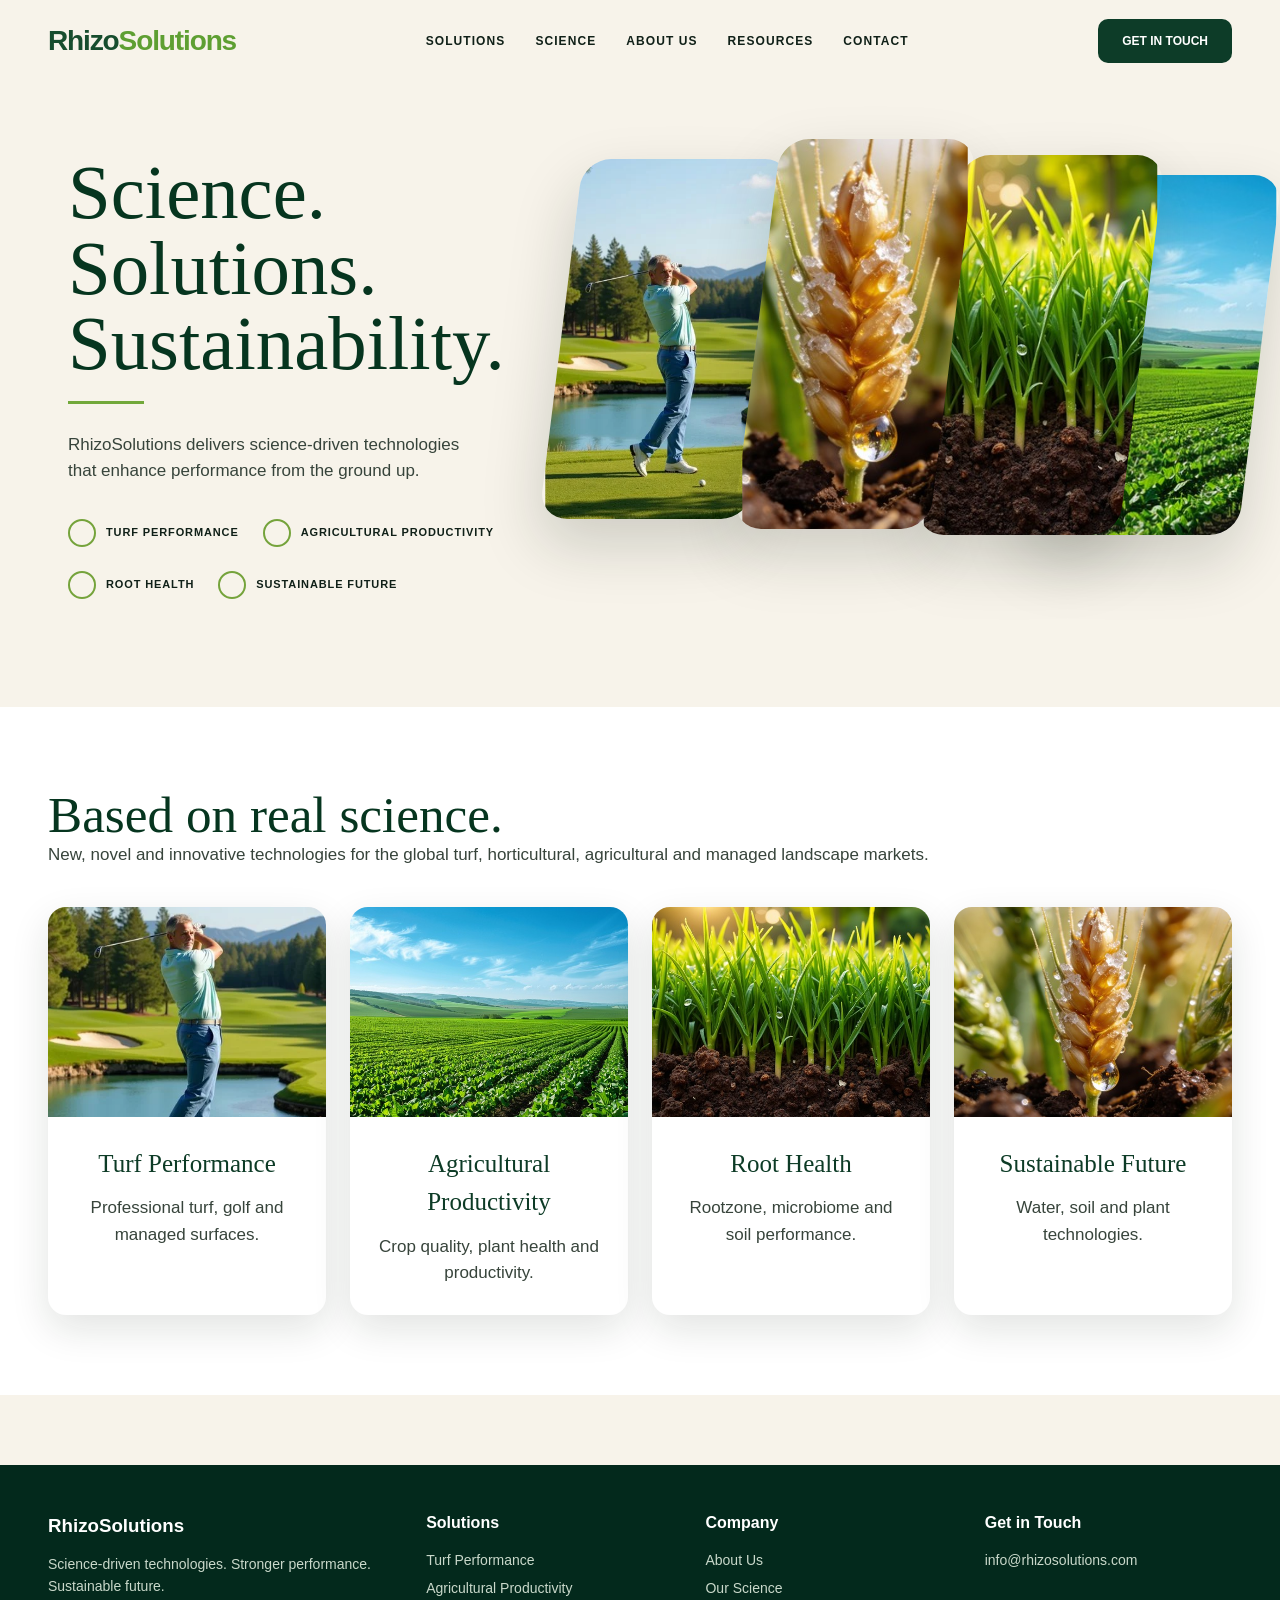
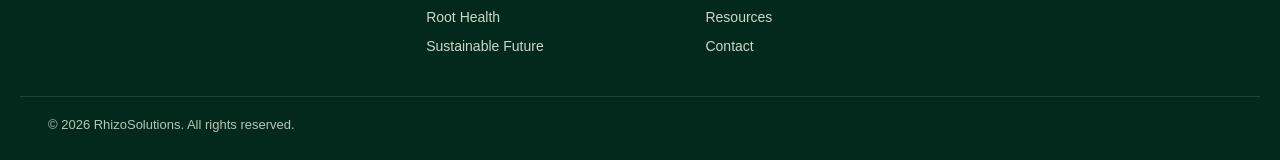
==== option-a/index.html @ 44de023d "Add three alternate Rhizo design options" ====
<!doctype html><html><head><meta charset="utf-8"><meta name="viewport" content="width=device-width,initial-scale=1"><title>RhizoSolutions Option A</title><link rel="stylesheet" href="assets/css/style.css"></head><body class="opt-a"><nav class="nav container"><div class="logo">Rhizo<span>Solutions</span></div><div class="links"><a>Solutions</a><a>Science</a><a>About Us</a><a>Resources</a><a>Contact</a></div><a class="cta">Get in Touch</a></nav><main class="container a-hero"><section class="a-copy"><h1>Science.<br>Solutions.<br>Sustainability.</h1><span class="kicker"></span><p>RhizoSolutions delivers science-driven technologies that enhance performance from the ground up.</p><div class="features"><div class="feature"><i></i>Turf Performance</div><div class="feature"><i></i>Agricultural Productivity</div><div class="feature"><i></i>Root Health</div><div class="feature"><i></i>Sustainable Future</div></div></section><section class="a-collage"><div class="a-card"><img src="assets/img/golf.jpg"></div><div class="a-card"><img src="assets/img/wheat.jpg"></div><div class="a-card"><img src="assets/img/rootzone.jpg"></div><div class="a-card"><img src="assets/img/crop.jpg"></div></section></main><section class="a-section"><div class="container"><h2>Based on real science.</h2><p>New, novel and innovative technologies for the global turf, horticultural, agricultural and managed landscape markets.</p><div class="solutions">
<article class="solution"><div class="photo"><img src="assets/img/golf.jpg"></div><div class="body"><h3>Turf Performance</h3><p>Professional turf, golf and managed surfaces.</p></div></article>
<article class="solution"><div class="photo"><img src="assets/img/crop.jpg"></div><div class="body"><h3>Agricultural Productivity</h3><p>Crop quality, plant health and productivity.</p></div></article>
<article class="solution"><div class="photo"><img src="assets/img/rootzone.jpg"></div><div class="body"><h3>Root Health</h3><p>Rootzone, microbiome and soil performance.</p></div></article>
<article class="solution"><div class="photo"><img src="assets/img/wheat.jpg"></div><div class="body"><h3>Sustainable Future</h3><p>Water, soil and plant technologies.</p></div></article>
</div></div></section><footer class="footer"><div class="container footer-grid"><div><h3>RhizoSolutions</h3><p>Science-driven technologies. Stronger performance. Sustainable future.</p></div><div><h4>Solutions</h4><ul><li>Turf Performance</li><li>Agricultural Productivity</li><li>Root Health</li><li>Sustainable Future</li></ul></div><div><h4>Company</h4><ul><li>About Us</li><li>Our Science</li><li>Resources</li><li>Contact</li></ul></div><div><h4>Get in Touch</h4><p>info@rhizosolutions.com</p></div></div><div class="container footer-bottom">© 2026 RhizoSolutions. All rights reserved.</div></footer></body></html>
---- option-a/assets/css/style.css ----
*{box-sizing:border-box;margin:0;padding:0}
:root{--green:#5e9f32;--dark:#03291c;--cream:#f7f3ea;--text:#102018;--muted:#617064}
body{font-family:Arial,Helvetica,sans-serif;color:var(--text);background:var(--cream);line-height:1.55}
a{text-decoration:none;color:inherit} img{width:100%;height:100%;object-fit:cover;display:block}
.container{max-width:1240px;margin:0 auto;padding:0 28px}
.nav{height:82px;display:flex;align-items:center;justify-content:space-between;gap:24px}
.logo{font-size:28px;font-weight:700;color:#174d2e;letter-spacing:-.04em}.logo span{color:var(--green)}
.links{display:flex;gap:30px;font-size:12px;text-transform:uppercase;font-weight:700;letter-spacing:.09em}
.cta{background:#0d3c28;color:#fff;padding:13px 24px;border-radius:10px;font-weight:700;font-size:12px;text-transform:uppercase}
h1{font-family:Georgia,serif;font-weight:400;font-size:clamp(48px,6vw,78px);line-height:.98;color:#06351f}
h2{font-family:Georgia,serif;font-weight:400;font-size:clamp(34px,4vw,52px);line-height:1.08;color:#06351f}
p{font-size:17px;color:#37443b}.kicker{display:block;margin:20px 0 0;width:76px;height:3px;background:#72a83a}
.features{display:flex;gap:24px;flex-wrap:wrap;margin-top:34px}.feature{display:flex;align-items:center;gap:10px;text-transform:uppercase;font-size:11px;font-weight:700;letter-spacing:.08em}.feature i{width:28px;height:28px;border:2px solid #75a33b;border-radius:50%;display:inline-block}
.footer{background:#03291c;color:#dce9dc;padding:46px 0 24px;margin-top:70px}.footer-grid{display:grid;grid-template-columns:1.4fr 1fr 1fr 1fr;gap:32px}.footer h3,.footer h4{color:#fff;margin-bottom:14px}.footer p,.footer li{color:#c9d8ca;font-size:14px;list-style:none;margin-bottom:7px}.footer-bottom{border-top:1px solid rgba(255,255,255,.12);margin-top:32px;padding-top:18px;font-size:13px;color:#b7c5b8}
.opt-a{background:#f7f3ea}.a-hero{display:grid;grid-template-columns:.9fr 1.25fr;gap:38px;align-items:center;padding:35px 0 70px}.a-copy{padding-left:48px}.a-copy p{max-width:420px;margin-top:28px}.a-collage{height:520px;position:relative}.a-card{position:absolute;border-radius:28px;overflow:hidden;box-shadow:0 26px 60px rgba(24,36,24,.18)}.a-card:nth-child(1){left:0;top:42px;width:30%;height:360px;transform:skew(-7deg)}.a-card:nth-child(2){left:28%;top:22px;width:28%;height:390px;transform:skew(-7deg);z-index:2}.a-card:nth-child(3){left:54%;top:38px;width:29%;height:380px;transform:skew(-7deg);z-index:1}.a-card:nth-child(4){right:0;top:58px;width:31%;height:360px;transform:skew(-7deg)}.a-card img{transform:skew(7deg) scale(1.15)}.a-section{padding:80px 0;background:#fff}.solutions{display:grid;grid-template-columns:repeat(4,1fr);gap:24px;margin-top:38px}.solution{background:#fff;border-radius:18px;box-shadow:0 14px 38px rgba(20,35,20,.12);overflow:hidden}.solution .photo{height:210px}.solution .body{padding:28px;text-align:center}.solution h3{font-family:Georgia,serif;font-size:25px;font-weight:400;color:#0d3b26;margin-bottom:12px}
.opt-b{background:#fff}.b-hero{background:radial-gradient(circle at 20% 20%,#0a4b2d,#001b13 60%);color:#fff;min-height:650px;position:relative;overflow:hidden}.b-hero .nav .logo,.b-hero h1{color:#fff}.b-hero .links{color:#fff}.b-hero p{color:#f0f6ef}.b-wrap{display:grid;grid-template-columns:.45fr .55fr;align-items:center;min-height:560px}.b-panels{position:absolute;right:0;top:82px;bottom:0;width:58%;display:flex;gap:12px;clip-path:polygon(10% 0,100% 0,100% 100%,0 100%)}.b-panel{flex:1;overflow:hidden;clip-path:polygon(18% 0,100% 0,82% 100%,0 100%)}.b-copy{max-width:470px;z-index:5;padding-bottom:60px}.b-copy .cta{display:inline-block;margin-top:28px;background:#71ad38}.b-statbar{background:#022b1c;color:#fff;padding:52px 0}.stats{display:grid;grid-template-columns:repeat(4,1fr);gap:20px;text-align:center}.stat strong{font-family:Georgia,serif;color:#75ad39;font-size:58px;font-weight:400}.stat p{color:#d9e7d9;font-size:14px;text-transform:uppercase;font-weight:700}.b-root{display:grid;grid-template-columns:.42fr .58fr;min-height:370px;background:#f7f3ea}.b-root-copy{padding:70px 8vw}.b-root-img{min-height:370px}
.opt-c{background:#f8f5ed}.c-hero{padding-bottom:52px}.c-intro{display:grid;grid-template-columns:.36fr .2fr .44fr;gap:34px;align-items:center;padding-top:40px}.c-intro p{border-left:2px solid #76a943;padding-left:28px}.c-cardgrid{display:grid;grid-template-columns:repeat(4,1fr);gap:24px;margin-top:34px}.c-card{background:#fff;border-radius:18px;box-shadow:0 14px 35px rgba(30,40,25,.12);overflow:hidden;text-align:center}.c-card .photo{height:260px}.c-card h3{font-size:13px;text-transform:uppercase;letter-spacing:.12em;padding:20px 8px;color:#143d28}.c-content{background:#fff;padding:82px 0}.c-columns{display:grid;grid-template-columns:1fr 1fr 1fr;gap:24px;margin-top:34px}.c-box{padding:32px;border:1px solid #e3e5dc;border-radius:22px;background:#fafbf7}.c-box h3{font-family:Georgia,serif;font-size:28px;font-weight:400;margin-bottom:12px;color:#0b3c25}
@media(max-width:950px){.links{display:none}.a-hero,.b-wrap,.b-root,.c-intro{grid-template-columns:1fr}.a-copy{padding-left:0}.solutions,.c-cardgrid{grid-template-columns:1fr 1fr}.stats,.c-columns{grid-template-columns:1fr 1fr}.b-panels{position:relative;top:auto;width:100%;height:320px;clip-path:none}.b-copy{padding:70px 0}}
@media(max-width:620px){.solutions,.c-cardgrid,.stats,.c-columns{grid-template-columns:1fr}.a-collage{display:grid;height:auto;gap:16px}.a-card{position:relative!important;left:auto!important;right:auto!important;top:auto!important;width:100%!important;height:240px!important;transform:none!important}.a-card img{transform:none}.footer-grid{grid-template-columns:1fr}}
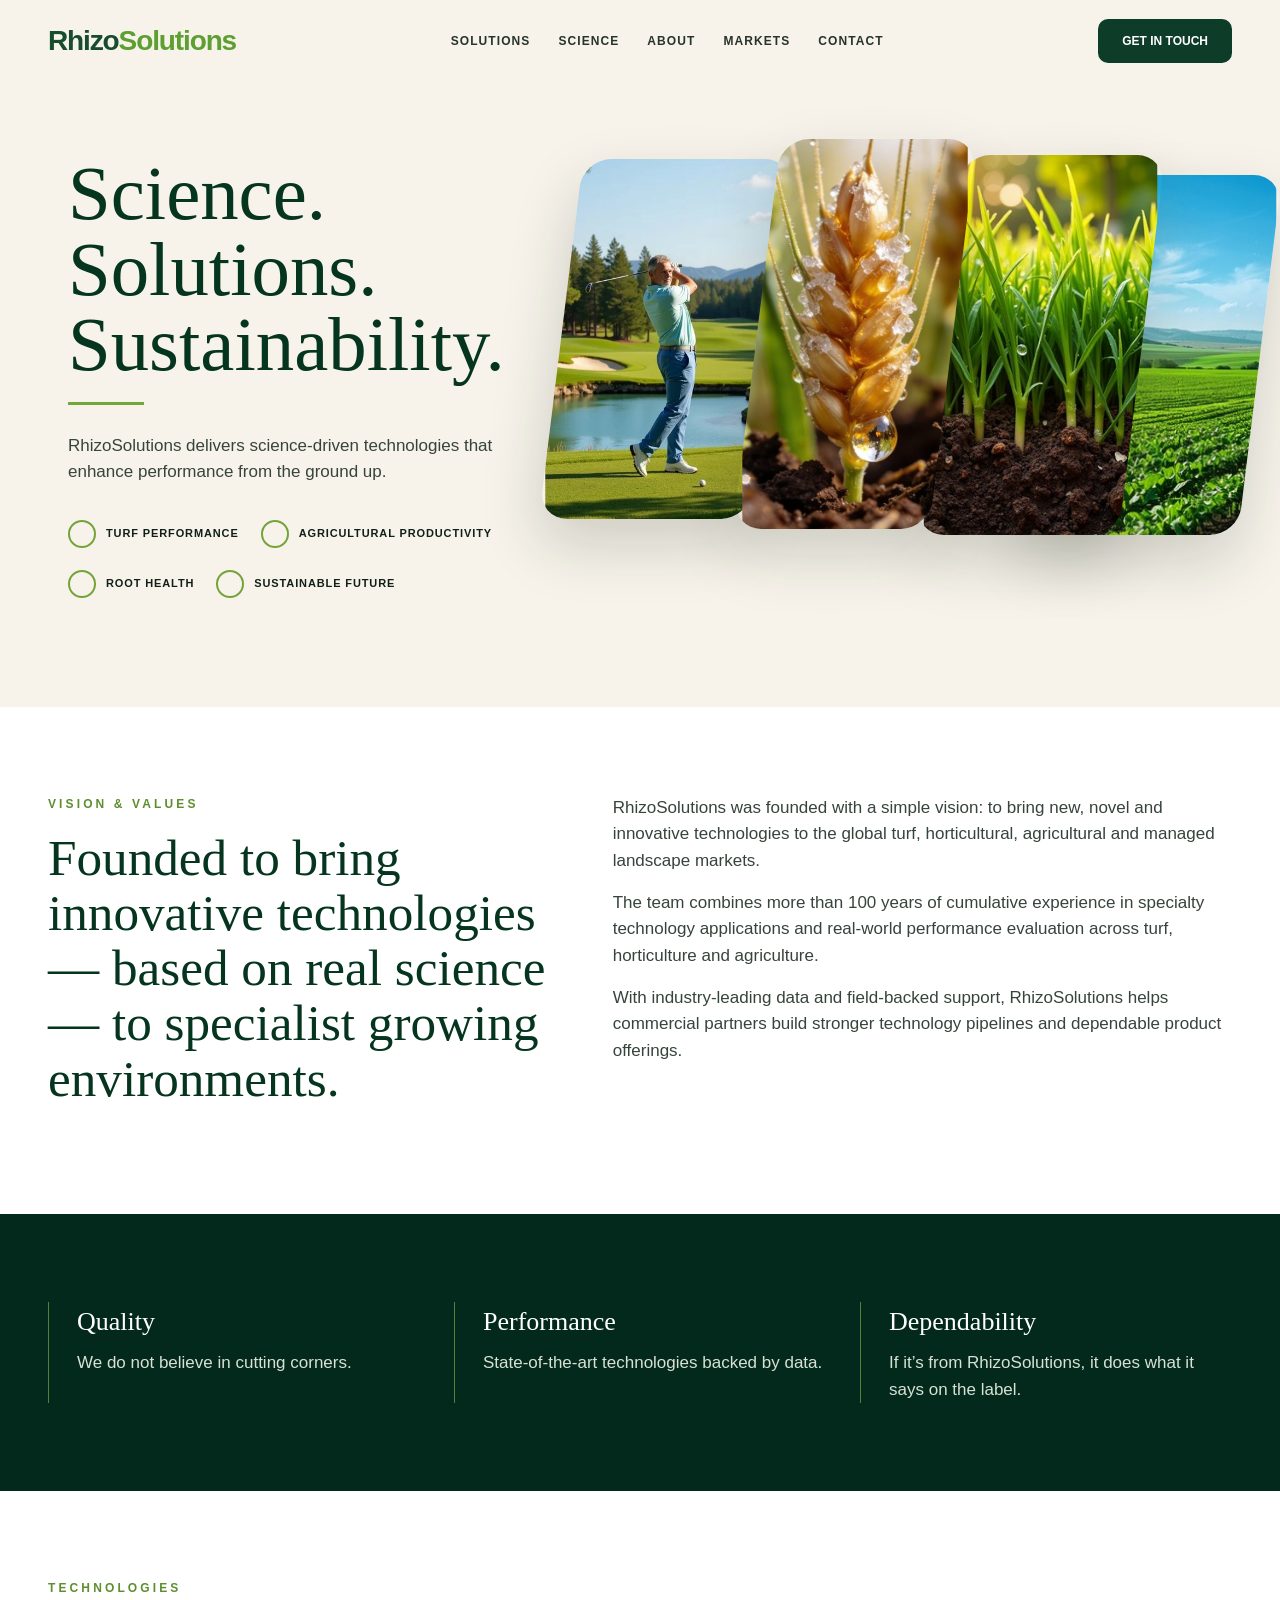
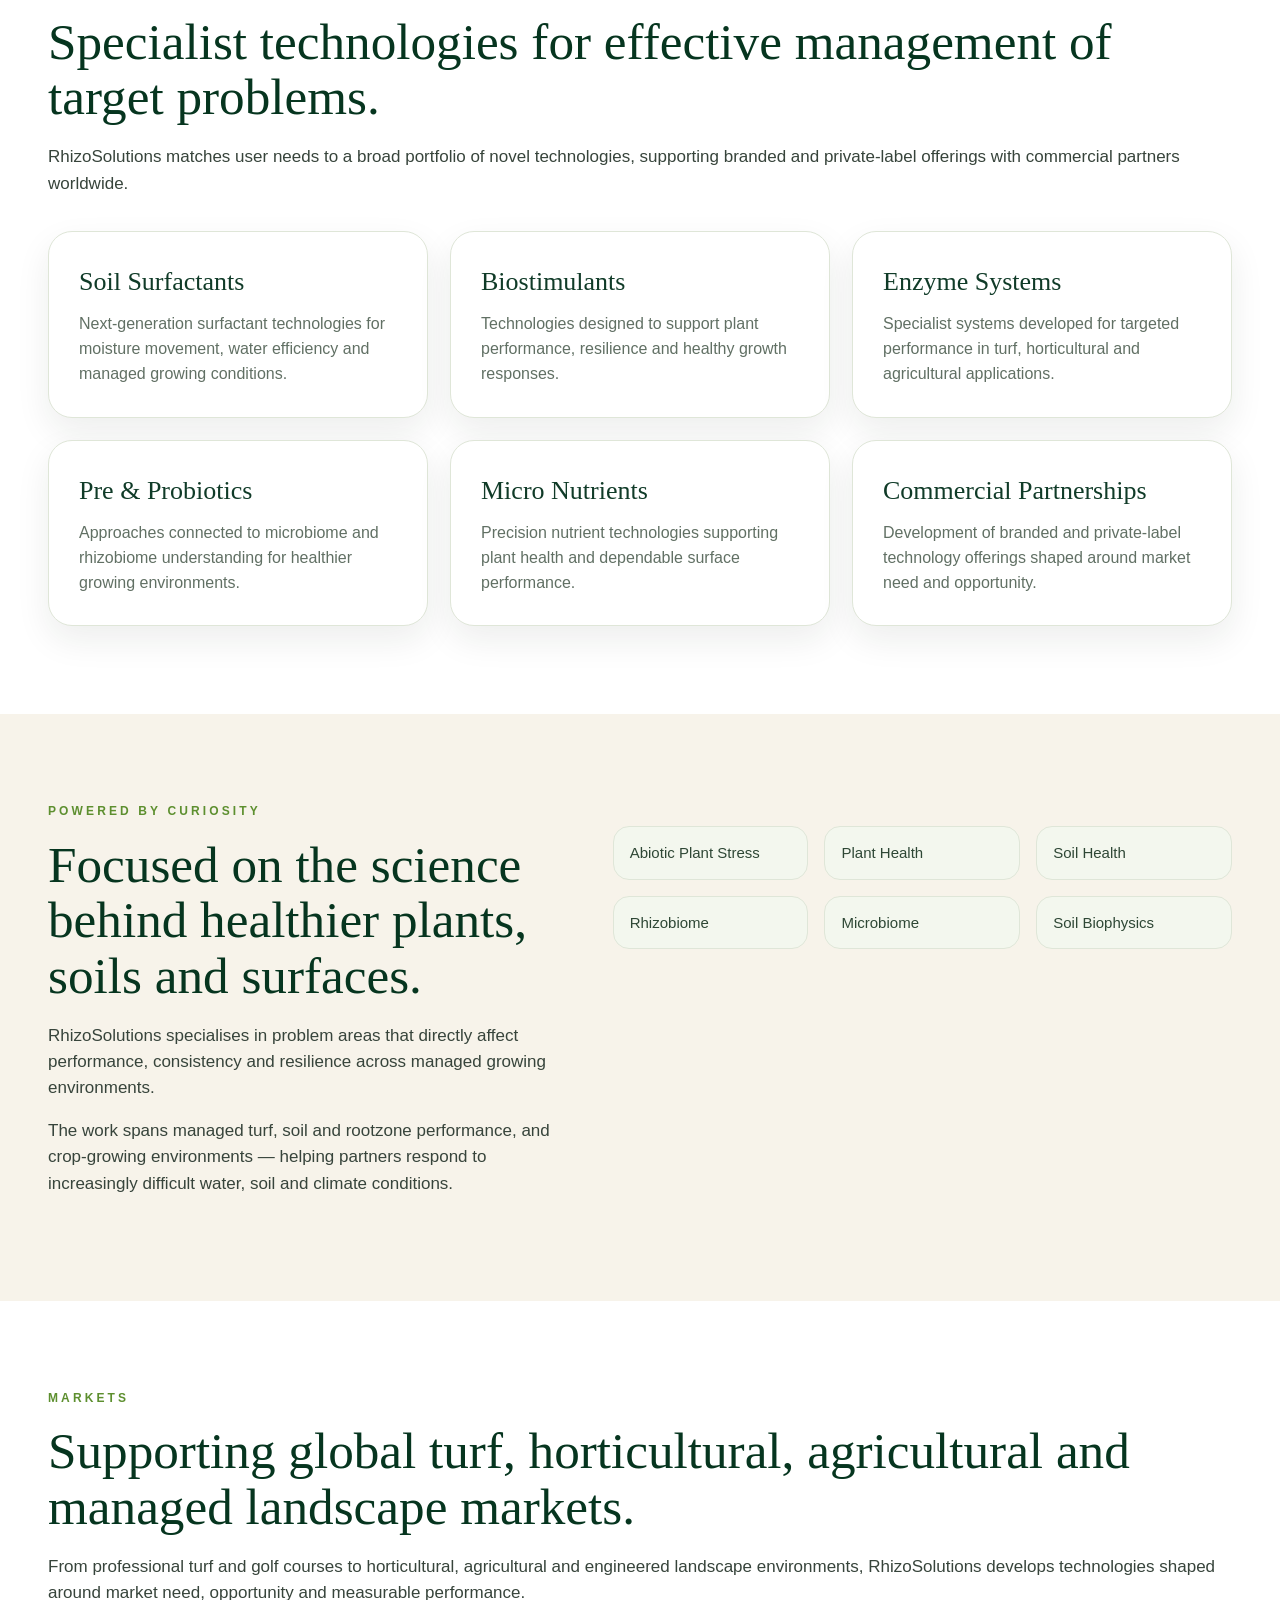
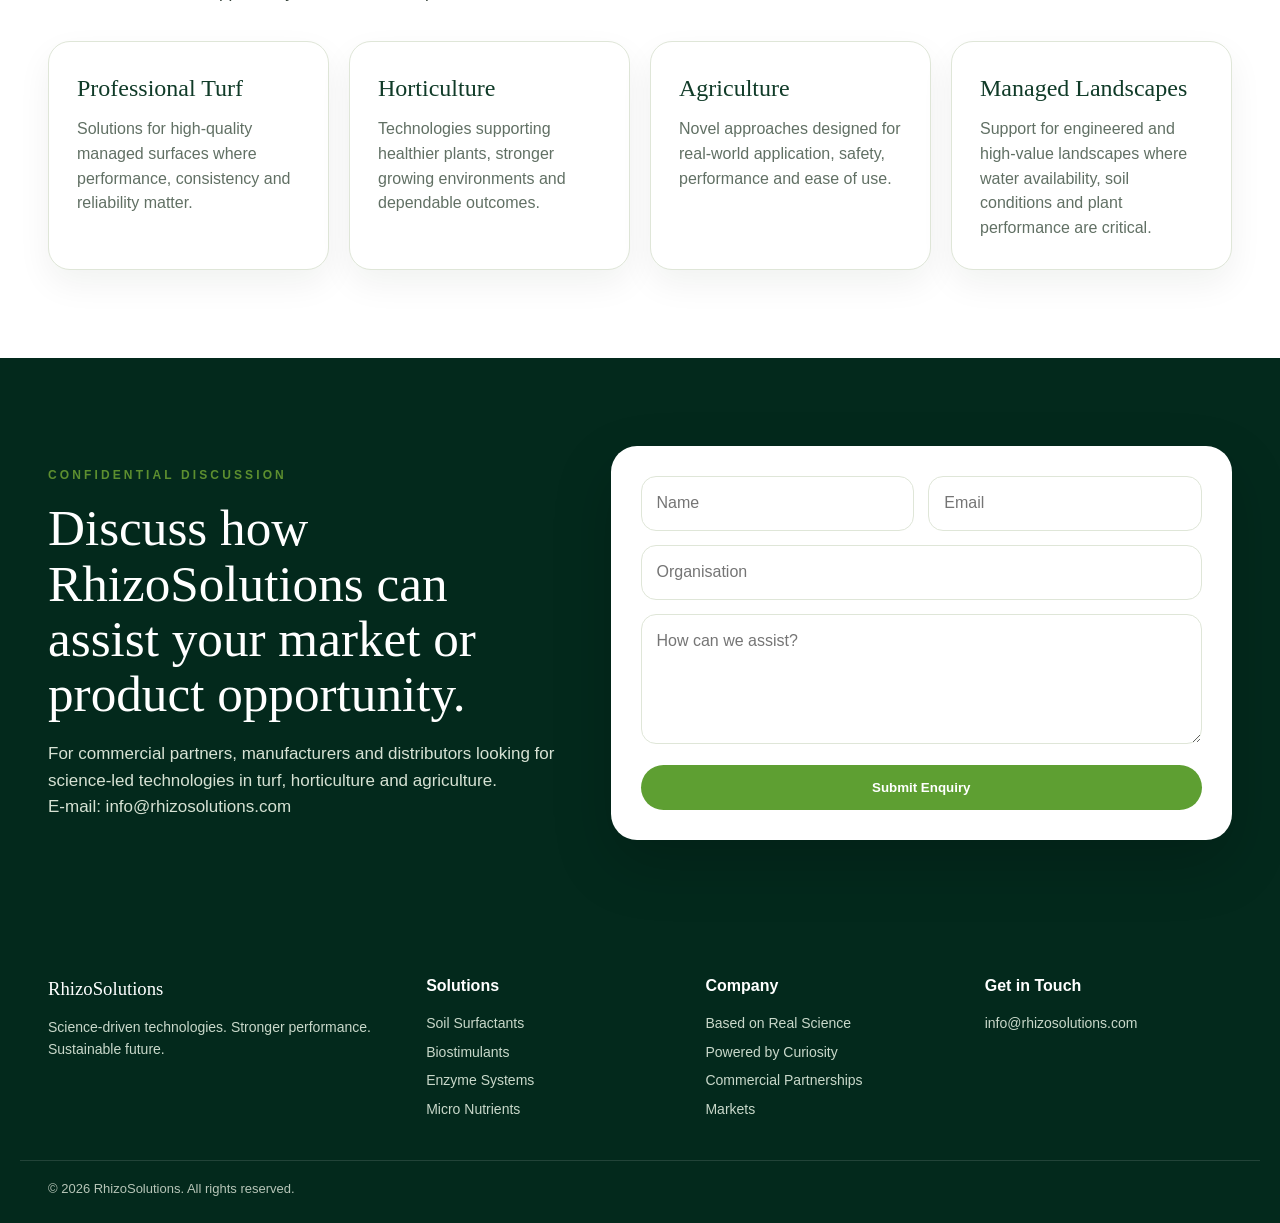
==== commit e65121d4: "Add full Rhizo content to all three design options" ====
--- a/option-a/index.html
+++ b/option-a/index.html
@@ -1,6 +1,84 @@
-<!doctype html><html><head><meta charset="utf-8"><meta name="viewport" content="width=device-width,initial-scale=1"><title>RhizoSolutions Option A</title><link rel="stylesheet" href="assets/css/style.css"></head><body class="opt-a"><nav class="nav container"><div class="logo">Rhizo<span>Solutions</span></div><div class="links"><a>Solutions</a><a>Science</a><a>About Us</a><a>Resources</a><a>Contact</a></div><a class="cta">Get in Touch</a></nav><main class="container a-hero"><section class="a-copy"><h1>Science.<br>Solutions.<br>Sustainability.</h1><span class="kicker"></span><p>RhizoSolutions delivers science-driven technologies that enhance performance from the ground up.</p><div class="features"><div class="feature"><i></i>Turf Performance</div><div class="feature"><i></i>Agricultural Productivity</div><div class="feature"><i></i>Root Health</div><div class="feature"><i></i>Sustainable Future</div></div></section><section class="a-collage"><div class="a-card"><img src="assets/img/golf.jpg"></div><div class="a-card"><img src="assets/img/wheat.jpg"></div><div class="a-card"><img src="assets/img/rootzone.jpg"></div><div class="a-card"><img src="assets/img/crop.jpg"></div></section></main><section class="a-section"><div class="container"><h2>Based on real science.</h2><p>New, novel and innovative technologies for the global turf, horticultural, agricultural and managed landscape markets.</p><div class="solutions">
-<article class="solution"><div class="photo"><img src="assets/img/golf.jpg"></div><div class="body"><h3>Turf Performance</h3><p>Professional turf, golf and managed surfaces.</p></div></article>
-<article class="solution"><div class="photo"><img src="assets/img/crop.jpg"></div><div class="body"><h3>Agricultural Productivity</h3><p>Crop quality, plant health and productivity.</p></div></article>
-<article class="solution"><div class="photo"><img src="assets/img/rootzone.jpg"></div><div class="body"><h3>Root Health</h3><p>Rootzone, microbiome and soil performance.</p></div></article>
-<article class="solution"><div class="photo"><img src="assets/img/wheat.jpg"></div><div class="body"><h3>Sustainable Future</h3><p>Water, soil and plant technologies.</p></div></article>
-</div></div></section><footer class="footer"><div class="container footer-grid"><div><h3>RhizoSolutions</h3><p>Science-driven technologies. Stronger performance. Sustainable future.</p></div><div><h4>Solutions</h4><ul><li>Turf Performance</li><li>Agricultural Productivity</li><li>Root Health</li><li>Sustainable Future</li></ul></div><div><h4>Company</h4><ul><li>About Us</li><li>Our Science</li><li>Resources</li><li>Contact</li></ul></div><div><h4>Get in Touch</h4><p>info@rhizosolutions.com</p></div></div><div class="container footer-bottom">© 2026 RhizoSolutions. All rights reserved.</div></footer></body></html>+<!doctype html><html><head><meta charset="utf-8"><meta name="viewport" content="width=device-width,initial-scale=1"><title>RhizoSolutions Option A</title><link rel="stylesheet" href="assets/css/style.css"></head><body class="opt-a"><nav class="nav container"><div class="logo">Rhizo<span>Solutions</span></div><div class="links"><a href="#solutions">Solutions</a><a href="#science">Science</a><a href="#about">About</a><a href="#markets">Markets</a><a href="#contact">Contact</a></div><a href="#contact" class="cta">Get in Touch</a></nav><main class="container a-hero"><section class="a-copy"><h1>Science.<br>Solutions.<br>Sustainability.</h1><span class="kicker"></span><p>RhizoSolutions delivers science-driven technologies that enhance performance from the ground up.</p><div class="features"><div class="feature"><i></i>Turf Performance</div><div class="feature"><i></i>Agricultural Productivity</div><div class="feature"><i></i>Root Health</div><div class="feature"><i></i>Sustainable Future</div></div></section><section class="a-collage"><div class="a-card"><img src="assets/img/golf.jpg"></div><div class="a-card"><img src="assets/img/wheat.jpg"></div><div class="a-card"><img src="assets/img/rootzone.jpg"></div><div class="a-card"><img src="assets/img/crop.jpg"></div></section></main>
+<section id="about" class="section white">
+  <div class="container text-grid">
+    <div>
+      <div class="eyebrow">Vision & Values</div>
+      <h2>Founded to bring innovative technologies — based on real science — to specialist growing environments.</h2>
+    </div>
+    <div>
+      <p>RhizoSolutions was founded with a simple vision: to bring new, novel and innovative technologies to the global turf, horticultural, agricultural and managed landscape markets.</p>
+      <p>The team combines more than 100 years of cumulative experience in specialty technology applications and real-world performance evaluation across turf, horticulture and agriculture.</p>
+      <p>With industry-leading data and field-backed support, RhizoSolutions helps commercial partners build stronger technology pipelines and dependable product offerings.</p>
+    </div>
+  </div>
+</section>
+
+<section class="section dark">
+  <div class="container quality-grid">
+    <div class="quality-card"><h3>Quality</h3><p>We do not believe in cutting corners.</p></div>
+    <div class="quality-card"><h3>Performance</h3><p>State-of-the-art technologies backed by data.</p></div>
+    <div class="quality-card"><h3>Dependability</h3><p>If it’s from RhizoSolutions, it does what it says on the label.</p></div>
+  </div>
+</section>
+
+<section id="solutions" class="section white">
+  <div class="container">
+    <div class="eyebrow">Technologies</div>
+    <h2>Specialist technologies for effective management of target problems.</h2>
+    <p>RhizoSolutions matches user needs to a broad portfolio of novel technologies, supporting branded and private-label offerings with commercial partners worldwide.</p>
+    <div class="tech-grid">
+      <article class="tech-card"><h3>Soil Surfactants</h3><p>Next-generation surfactant technologies for moisture movement, water efficiency and managed growing conditions.</p></article>
+      <article class="tech-card"><h3>Biostimulants</h3><p>Technologies designed to support plant performance, resilience and healthy growth responses.</p></article>
+      <article class="tech-card"><h3>Enzyme Systems</h3><p>Specialist systems developed for targeted performance in turf, horticultural and agricultural applications.</p></article>
+      <article class="tech-card"><h3>Pre & Probiotics</h3><p>Approaches connected to microbiome and rhizobiome understanding for healthier growing environments.</p></article>
+      <article class="tech-card"><h3>Micro Nutrients</h3><p>Precision nutrient technologies supporting plant health and dependable surface performance.</p></article>
+      <article class="tech-card"><h3>Commercial Partnerships</h3><p>Development of branded and private-label technology offerings shaped around market need and opportunity.</p></article>
+    </div>
+  </div>
+</section>
+
+<section id="science" class="section">
+  <div class="container text-grid">
+    <div>
+      <div class="eyebrow">Powered by Curiosity</div>
+      <h2>Focused on the science behind healthier plants, soils and surfaces.</h2>
+      <p>RhizoSolutions specialises in problem areas that directly affect performance, consistency and resilience across managed growing environments.</p>
+      <p>The work spans managed turf, soil and rootzone performance, and crop-growing environments — helping partners respond to increasingly difficult water, soil and climate conditions.</p>
+    </div>
+    <div>
+      <div class="focus-grid">
+        <span>Abiotic Plant Stress</span><span>Plant Health</span><span>Soil Health</span><span>Rhizobiome</span><span>Microbiome</span><span>Soil Biophysics</span>
+      </div>
+    </div>
+  </div>
+</section>
+
+<section id="markets" class="section white">
+  <div class="container">
+    <div class="eyebrow">Markets</div>
+    <h2>Supporting global turf, horticultural, agricultural and managed landscape markets.</h2>
+    <p>From professional turf and golf courses to horticultural, agricultural and engineered landscape environments, RhizoSolutions develops technologies shaped around market need, opportunity and measurable performance.</p>
+    <div class="market-grid">
+      <article class="market-card"><h3>Professional Turf</h3><p>Solutions for high-quality managed surfaces where performance, consistency and reliability matter.</p></article>
+      <article class="market-card"><h3>Horticulture</h3><p>Technologies supporting healthier plants, stronger growing environments and dependable outcomes.</p></article>
+      <article class="market-card"><h3>Agriculture</h3><p>Novel approaches designed for real-world application, safety, performance and ease of use.</p></article>
+      <article class="market-card"><h3>Managed Landscapes</h3><p>Support for engineered and high-value landscapes where water availability, soil conditions and plant performance are critical.</p></article>
+    </div>
+  </div>
+</section>
+
+<section id="contact" class="section dark">
+  <div class="container contact-grid">
+    <div>
+      <div class="eyebrow">Confidential Discussion</div>
+      <h2>Discuss how RhizoSolutions can assist your market or product opportunity.</h2>
+      <p>For commercial partners, manufacturers and distributors looking for science-led technologies in turf, horticulture and agriculture.</p>
+      <p>E-mail: info@rhizosolutions.com</p>
+    </div>
+    <form class="contact-form">
+      <div class="form-row"><input placeholder="Name"><input placeholder="Email"></div>
+      <input placeholder="Organisation"><textarea placeholder="How can we assist?"></textarea><button>Submit Enquiry</button>
+    </form>
+  </div>
+</section>
+<footer class="footer"><div class="container footer-grid"><div><h3>RhizoSolutions</h3><p>Science-driven technologies. Stronger performance. Sustainable future.</p></div><div><h4>Solutions</h4><ul><li>Soil Surfactants</li><li>Biostimulants</li><li>Enzyme Systems</li><li>Micro Nutrients</li></ul></div><div><h4>Company</h4><ul><li>Based on Real Science</li><li>Powered by Curiosity</li><li>Commercial Partnerships</li><li>Markets</li></ul></div><div><h4>Get in Touch</h4><p>info@rhizosolutions.com</p></div></div><div class="container footer-bottom">© 2026 RhizoSolutions. All rights reserved.</div></footer></body></html>
--- a/option-a/assets/css/style.css
+++ b/option-a/assets/css/style.css
@@ -1,20 +1,39 @@
 
 *{box-sizing:border-box;margin:0;padding:0}
-:root{--green:#5e9f32;--dark:#03291c;--cream:#f7f3ea;--text:#102018;--muted:#617064}
+:root{--green:#5e9f32;--green2:#7aaa3d;--dark:#03291c;--deep:#001b13;--cream:#f7f3ea;--paper:#fffdf7;--text:#102018;--muted:#617064;--line:#dfe6d8}
+html{scroll-behavior:smooth}
 body{font-family:Arial,Helvetica,sans-serif;color:var(--text);background:var(--cream);line-height:1.55}
 a{text-decoration:none;color:inherit} img{width:100%;height:100%;object-fit:cover;display:block}
 .container{max-width:1240px;margin:0 auto;padding:0 28px}
-.nav{height:82px;display:flex;align-items:center;justify-content:space-between;gap:24px}
+.nav{height:82px;display:flex;align-items:center;justify-content:space-between;gap:24px;position:relative;z-index:5}
 .logo{font-size:28px;font-weight:700;color:#174d2e;letter-spacing:-.04em}.logo span{color:var(--green)}
-.links{display:flex;gap:30px;font-size:12px;text-transform:uppercase;font-weight:700;letter-spacing:.09em}
-.cta{background:#0d3c28;color:#fff;padding:13px 24px;border-radius:10px;font-weight:700;font-size:12px;text-transform:uppercase}
+.links{display:flex;gap:28px;font-size:12px;text-transform:uppercase;font-weight:700;letter-spacing:.09em}.links a{opacity:.9}
+.cta{background:#0d3c28;color:#fff;padding:13px 24px;border-radius:10px;font-weight:700;font-size:12px;text-transform:uppercase;display:inline-block}
 h1{font-family:Georgia,serif;font-weight:400;font-size:clamp(48px,6vw,78px);line-height:.98;color:#06351f}
-h2{font-family:Georgia,serif;font-weight:400;font-size:clamp(34px,4vw,52px);line-height:1.08;color:#06351f}
+h2{font-family:Georgia,serif;font-weight:400;font-size:clamp(34px,4vw,52px);line-height:1.08;color:#06351f;margin-bottom:20px}
+h3{font-family:Georgia,serif;font-weight:400;color:#103b28}
 p{font-size:17px;color:#37443b}.kicker{display:block;margin:20px 0 0;width:76px;height:3px;background:#72a83a}
-.features{display:flex;gap:24px;flex-wrap:wrap;margin-top:34px}.feature{display:flex;align-items:center;gap:10px;text-transform:uppercase;font-size:11px;font-weight:700;letter-spacing:.08em}.feature i{width:28px;height:28px;border:2px solid #75a33b;border-radius:50%;display:inline-block}
-.footer{background:#03291c;color:#dce9dc;padding:46px 0 24px;margin-top:70px}.footer-grid{display:grid;grid-template-columns:1.4fr 1fr 1fr 1fr;gap:32px}.footer h3,.footer h4{color:#fff;margin-bottom:14px}.footer p,.footer li{color:#c9d8ca;font-size:14px;list-style:none;margin-bottom:7px}.footer-bottom{border-top:1px solid rgba(255,255,255,.12);margin-top:32px;padding-top:18px;font-size:13px;color:#b7c5b8}
-.opt-a{background:#f7f3ea}.a-hero{display:grid;grid-template-columns:.9fr 1.25fr;gap:38px;align-items:center;padding:35px 0 70px}.a-copy{padding-left:48px}.a-copy p{max-width:420px;margin-top:28px}.a-collage{height:520px;position:relative}.a-card{position:absolute;border-radius:28px;overflow:hidden;box-shadow:0 26px 60px rgba(24,36,24,.18)}.a-card:nth-child(1){left:0;top:42px;width:30%;height:360px;transform:skew(-7deg)}.a-card:nth-child(2){left:28%;top:22px;width:28%;height:390px;transform:skew(-7deg);z-index:2}.a-card:nth-child(3){left:54%;top:38px;width:29%;height:380px;transform:skew(-7deg);z-index:1}.a-card:nth-child(4){right:0;top:58px;width:31%;height:360px;transform:skew(-7deg)}.a-card img{transform:skew(7deg) scale(1.15)}.a-section{padding:80px 0;background:#fff}.solutions{display:grid;grid-template-columns:repeat(4,1fr);gap:24px;margin-top:38px}.solution{background:#fff;border-radius:18px;box-shadow:0 14px 38px rgba(20,35,20,.12);overflow:hidden}.solution .photo{height:210px}.solution .body{padding:28px;text-align:center}.solution h3{font-family:Georgia,serif;font-size:25px;font-weight:400;color:#0d3b26;margin-bottom:12px}
-.opt-b{background:#fff}.b-hero{background:radial-gradient(circle at 20% 20%,#0a4b2d,#001b13 60%);color:#fff;min-height:650px;position:relative;overflow:hidden}.b-hero .nav .logo,.b-hero h1{color:#fff}.b-hero .links{color:#fff}.b-hero p{color:#f0f6ef}.b-wrap{display:grid;grid-template-columns:.45fr .55fr;align-items:center;min-height:560px}.b-panels{position:absolute;right:0;top:82px;bottom:0;width:58%;display:flex;gap:12px;clip-path:polygon(10% 0,100% 0,100% 100%,0 100%)}.b-panel{flex:1;overflow:hidden;clip-path:polygon(18% 0,100% 0,82% 100%,0 100%)}.b-copy{max-width:470px;z-index:5;padding-bottom:60px}.b-copy .cta{display:inline-block;margin-top:28px;background:#71ad38}.b-statbar{background:#022b1c;color:#fff;padding:52px 0}.stats{display:grid;grid-template-columns:repeat(4,1fr);gap:20px;text-align:center}.stat strong{font-family:Georgia,serif;color:#75ad39;font-size:58px;font-weight:400}.stat p{color:#d9e7d9;font-size:14px;text-transform:uppercase;font-weight:700}.b-root{display:grid;grid-template-columns:.42fr .58fr;min-height:370px;background:#f7f3ea}.b-root-copy{padding:70px 8vw}.b-root-img{min-height:370px}
-.opt-c{background:#f8f5ed}.c-hero{padding-bottom:52px}.c-intro{display:grid;grid-template-columns:.36fr .2fr .44fr;gap:34px;align-items:center;padding-top:40px}.c-intro p{border-left:2px solid #76a943;padding-left:28px}.c-cardgrid{display:grid;grid-template-columns:repeat(4,1fr);gap:24px;margin-top:34px}.c-card{background:#fff;border-radius:18px;box-shadow:0 14px 35px rgba(30,40,25,.12);overflow:hidden;text-align:center}.c-card .photo{height:260px}.c-card h3{font-size:13px;text-transform:uppercase;letter-spacing:.12em;padding:20px 8px;color:#143d28}.c-content{background:#fff;padding:82px 0}.c-columns{display:grid;grid-template-columns:1fr 1fr 1fr;gap:24px;margin-top:34px}.c-box{padding:32px;border:1px solid #e3e5dc;border-radius:22px;background:#fafbf7}.c-box h3{font-family:Georgia,serif;font-size:28px;font-weight:400;margin-bottom:12px;color:#0b3c25}
-@media(max-width:950px){.links{display:none}.a-hero,.b-wrap,.b-root,.c-intro{grid-template-columns:1fr}.a-copy{padding-left:0}.solutions,.c-cardgrid{grid-template-columns:1fr 1fr}.stats,.c-columns{grid-template-columns:1fr 1fr}.b-panels{position:relative;top:auto;width:100%;height:320px;clip-path:none}.b-copy{padding:70px 0}}
-@media(max-width:620px){.solutions,.c-cardgrid,.stats,.c-columns{grid-template-columns:1fr}.a-collage{display:grid;height:auto;gap:16px}.a-card{position:relative!important;left:auto!important;right:auto!important;top:auto!important;width:100%!important;height:240px!important;transform:none!important}.a-card img{transform:none}.footer-grid{grid-template-columns:1fr}}
+.eyebrow{text-transform:uppercase;letter-spacing:.26em;font-size:12px;color:#5d8f2f;font-weight:700;margin-bottom:16px}
+.features{display:flex;gap:22px;flex-wrap:wrap;margin-top:34px}.feature{display:flex;align-items:center;gap:10px;text-transform:uppercase;font-size:11px;font-weight:700;letter-spacing:.08em}.feature i{width:28px;height:28px;border:2px solid #75a33b;border-radius:50%;display:inline-block}
+.section{padding:88px 0}.section.white{background:#fff}.section.dark{background:#03291c;color:#fff}.section.dark h2,.section.dark h3{color:#fff}.section.dark p{color:#d7e2d4}
+.text-grid{display:grid;grid-template-columns:.9fr 1.1fr;gap:58px;align-items:start}
+.text-grid p{margin-bottom:16px}
+.quality-grid{display:grid;grid-template-columns:repeat(3,1fr);gap:34px}.quality-card{border-left:1px solid rgba(126,175,73,.65);padding-left:28px}.quality-card h3{font-size:26px;margin-bottom:8px}
+.tech-grid{display:grid;grid-template-columns:repeat(3,1fr);gap:22px;margin-top:34px}.tech-card{background:#fff;border:1px solid var(--line);border-radius:24px;padding:30px;box-shadow:0 14px 34px rgba(20,35,20,.08)}.tech-card h3{font-size:26px;margin-bottom:10px}.tech-card p{font-size:16px;color:var(--muted)}
+.market-grid{display:grid;grid-template-columns:repeat(4,1fr);gap:20px;margin-top:34px}.market-card{background:#fff;border:1px solid var(--line);border-radius:22px;padding:28px;box-shadow:0 14px 34px rgba(20,35,20,.06)}.market-card h3{font-size:24px;margin-bottom:10px}.market-card p{font-size:16px;color:var(--muted)}
+.focus-grid{display:grid;grid-template-columns:repeat(3,1fr);gap:16px;margin-top:24px}.focus-grid span{background:#f3f7ee;border:1px solid var(--line);padding:14px 16px;border-radius:16px;font-size:15px;color:#2e4735}
+.contact-grid{display:grid;grid-template-columns:.9fr 1.1fr;gap:54px;align-items:center}.contact-form{background:#fff;border-radius:26px;padding:30px;box-shadow:0 24px 60px rgba(0,0,0,.18)}.form-row{display:grid;grid-template-columns:1fr 1fr;gap:14px}.contact-form input,.contact-form textarea{width:100%;border:1px solid var(--line);border-radius:15px;padding:14px 15px;margin-bottom:14px;font:inherit}.contact-form textarea{min-height:130px}.contact-form button{border:0;background:var(--green);color:#fff;border-radius:999px;padding:15px 24px;width:100%;font-weight:700}
+.footer{background:#03291c;color:#dce9dc;padding:46px 0 24px}.footer-grid{display:grid;grid-template-columns:1.4fr 1fr 1fr 1fr;gap:32px}.footer h3,.footer h4{color:#fff;margin-bottom:14px}.footer p,.footer li{color:#c9d8ca;font-size:14px;list-style:none;margin-bottom:7px}.footer-bottom{border-top:1px solid rgba(255,255,255,.12);margin-top:32px;padding-top:18px;font-size:13px;color:#b7c5b8}
+
+/* Option A */
+.opt-a{background:#f7f3ea}.a-hero{display:grid;grid-template-columns:.9fr 1.25fr;gap:38px;align-items:center;padding:35px 0 70px}.a-copy{padding-left:48px}.a-copy p{max-width:440px;margin-top:28px}.a-collage{height:520px;position:relative}.a-card{position:absolute;border-radius:28px;overflow:hidden;box-shadow:0 26px 60px rgba(24,36,24,.18)}.a-card:nth-child(1){left:0;top:42px;width:30%;height:360px;transform:skew(-7deg)}.a-card:nth-child(2){left:28%;top:22px;width:28%;height:390px;transform:skew(-7deg);z-index:2}.a-card:nth-child(3){left:54%;top:38px;width:29%;height:380px;transform:skew(-7deg);z-index:1}.a-card:nth-child(4){right:0;top:58px;width:31%;height:360px;transform:skew(-7deg)}.a-card img{transform:skew(7deg) scale(1.15)}
+.a-banner{background:#fff;padding:80px 0}
+
+/* Option B */
+.opt-b{background:#fff}.b-hero{background:radial-gradient(circle at 20% 20%,#0a4b2d,#001b13 60%);color:#fff;min-height:650px;position:relative;overflow:hidden}.b-hero .nav .logo,.b-hero h1{color:#fff}.b-hero .links{color:#fff}.b-hero p{color:#f0f6ef}.b-wrap{display:grid;grid-template-columns:.45fr .55fr;align-items:center;min-height:560px}.b-panels{position:absolute;right:0;top:82px;bottom:0;width:58%;display:flex;gap:12px;clip-path:polygon(10% 0,100% 0,100% 100%,0 100%)}.b-panel{flex:1;overflow:hidden;clip-path:polygon(18% 0,100% 0,82% 100%,0 100%)}.b-copy{max-width:470px;z-index:5;padding-bottom:60px}.b-copy .cta{margin-top:28px;background:#71ad38}.b-statbar{background:#022b1c;color:#fff;padding:52px 0}.stats{display:grid;grid-template-columns:repeat(4,1fr);gap:20px;text-align:center}.stat strong{font-family:Georgia,serif;color:#75ad39;font-size:58px;font-weight:400}.stat p{color:#d9e7d9;font-size:14px;text-transform:uppercase;font-weight:700}.b-root{display:grid;grid-template-columns:.42fr .58fr;min-height:370px;background:#f7f3ea}.b-root-copy{padding:70px 8vw}.b-root-img{min-height:370px}
+
+/* Option C */
+.opt-c{background:#f8f5ed}.c-hero{padding-bottom:52px}.c-intro{display:grid;grid-template-columns:.36fr .2fr .44fr;gap:34px;align-items:center;padding-top:40px}.c-intro p{border-left:2px solid #76a943;padding-left:28px}.c-cardgrid{display:grid;grid-template-columns:repeat(4,1fr);gap:24px;margin-top:34px}.c-card{background:#fff;border-radius:18px;box-shadow:0 14px 35px rgba(30,40,25,.12);overflow:hidden;text-align:center}.c-card .photo{height:260px}.c-card h3{font-size:13px;text-transform:uppercase;letter-spacing:.12em;padding:20px 8px;color:#143d28}
+
+@media(max-width:950px){.links{display:none}.a-hero,.b-wrap,.b-root,.c-intro,.text-grid,.contact-grid{grid-template-columns:1fr}.a-copy{padding-left:0}.tech-grid,.market-grid,.quality-grid{grid-template-columns:1fr 1fr}.stats,.focus-grid{grid-template-columns:1fr 1fr}.b-panels{position:relative;top:auto;width:100%;height:320px;clip-path:none}.b-copy{padding:70px 0}.footer-grid{grid-template-columns:1fr 1fr}}
+@media(max-width:620px){.tech-grid,.market-grid,.quality-grid,.stats,.focus-grid,.form-row,.footer-grid{grid-template-columns:1fr}.a-collage{display:grid;height:auto;gap:16px}.a-card{position:relative!important;left:auto!important;right:auto!important;top:auto!important;width:100%!important;height:240px!important;transform:none!important}.a-card img{transform:none}}
